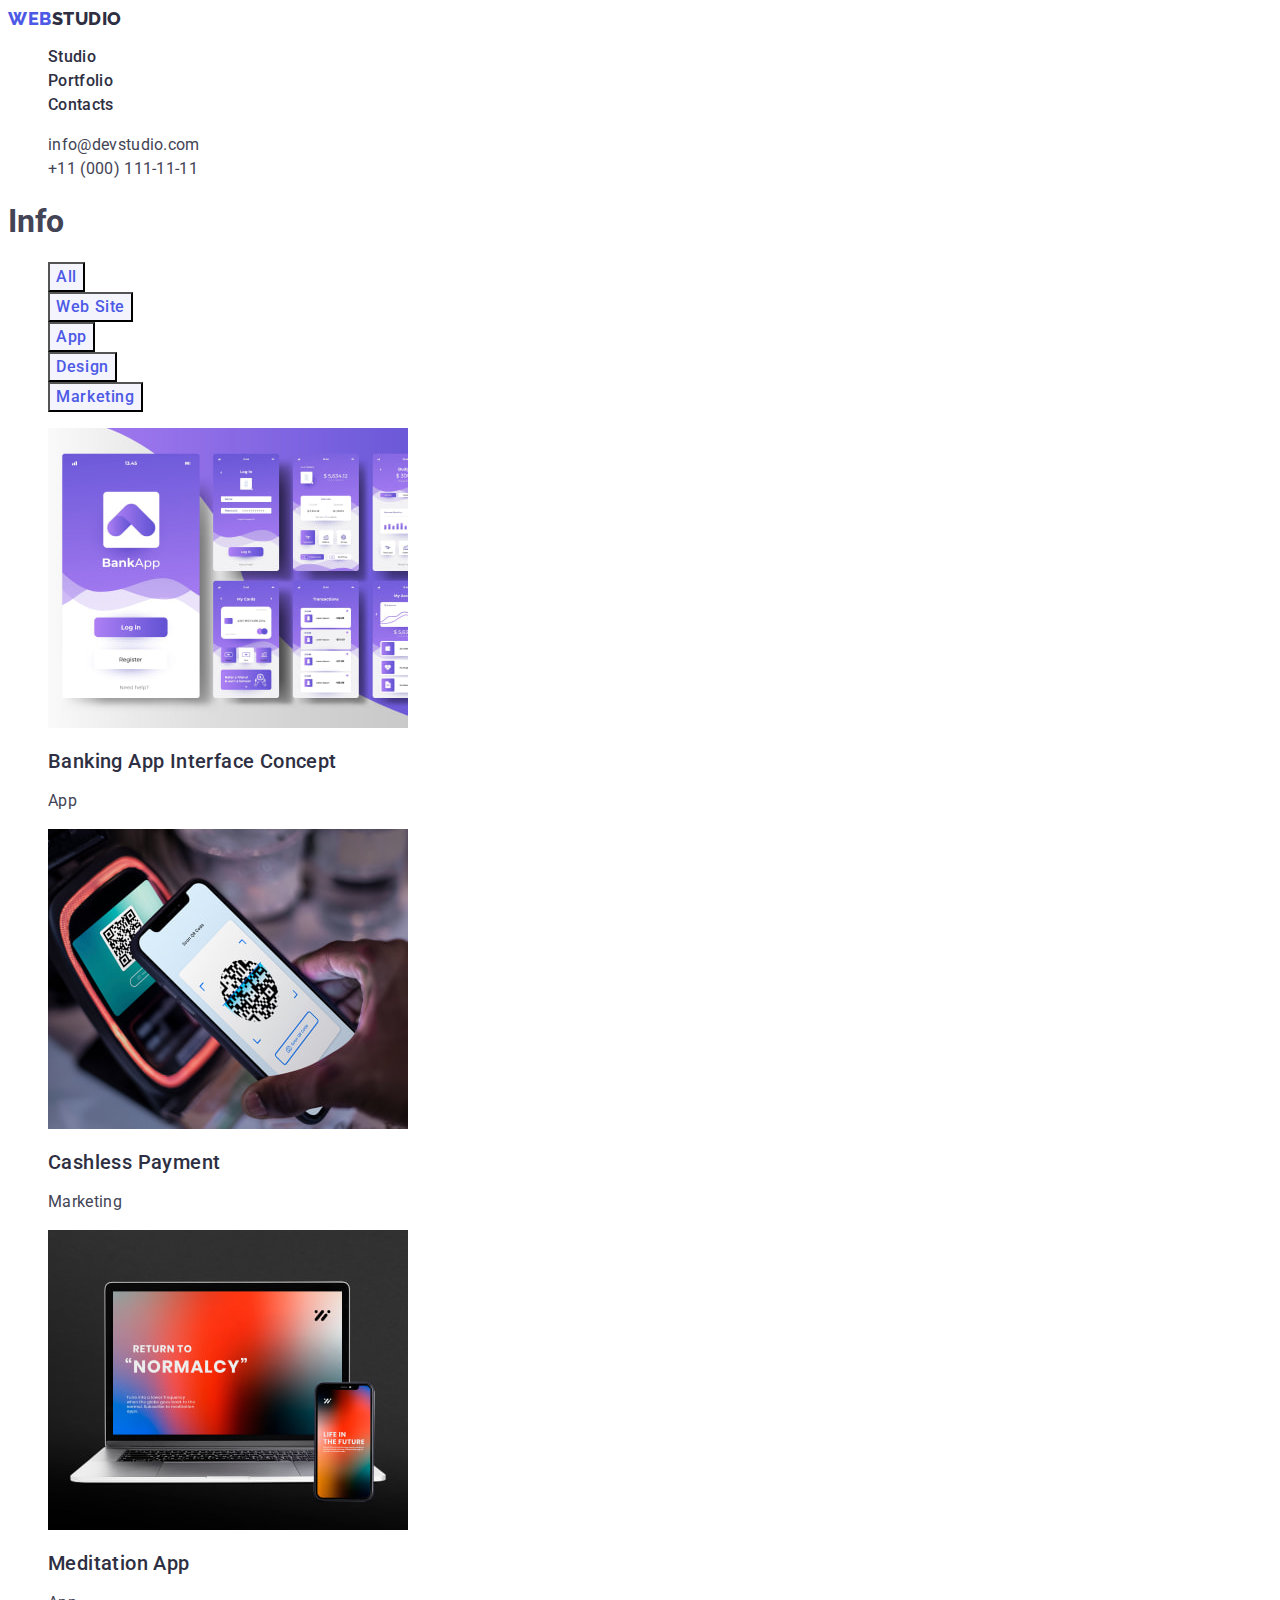
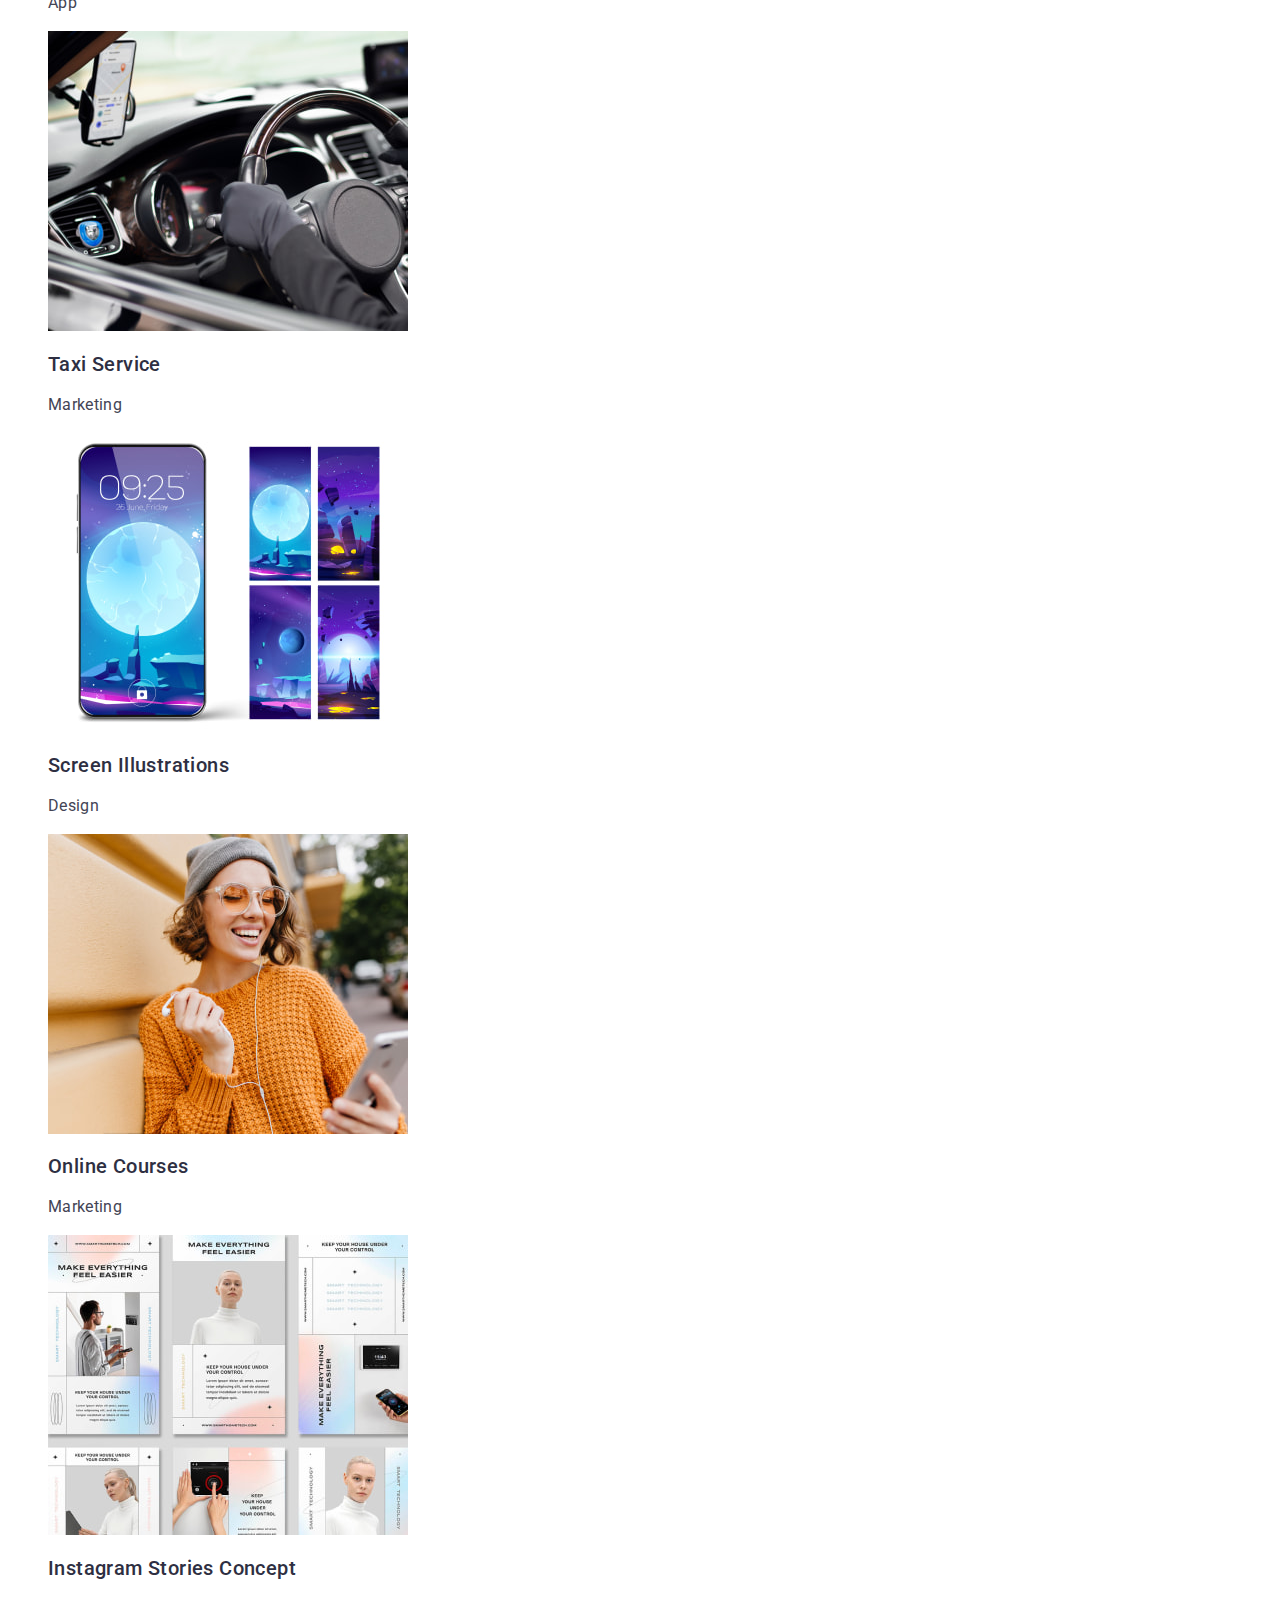
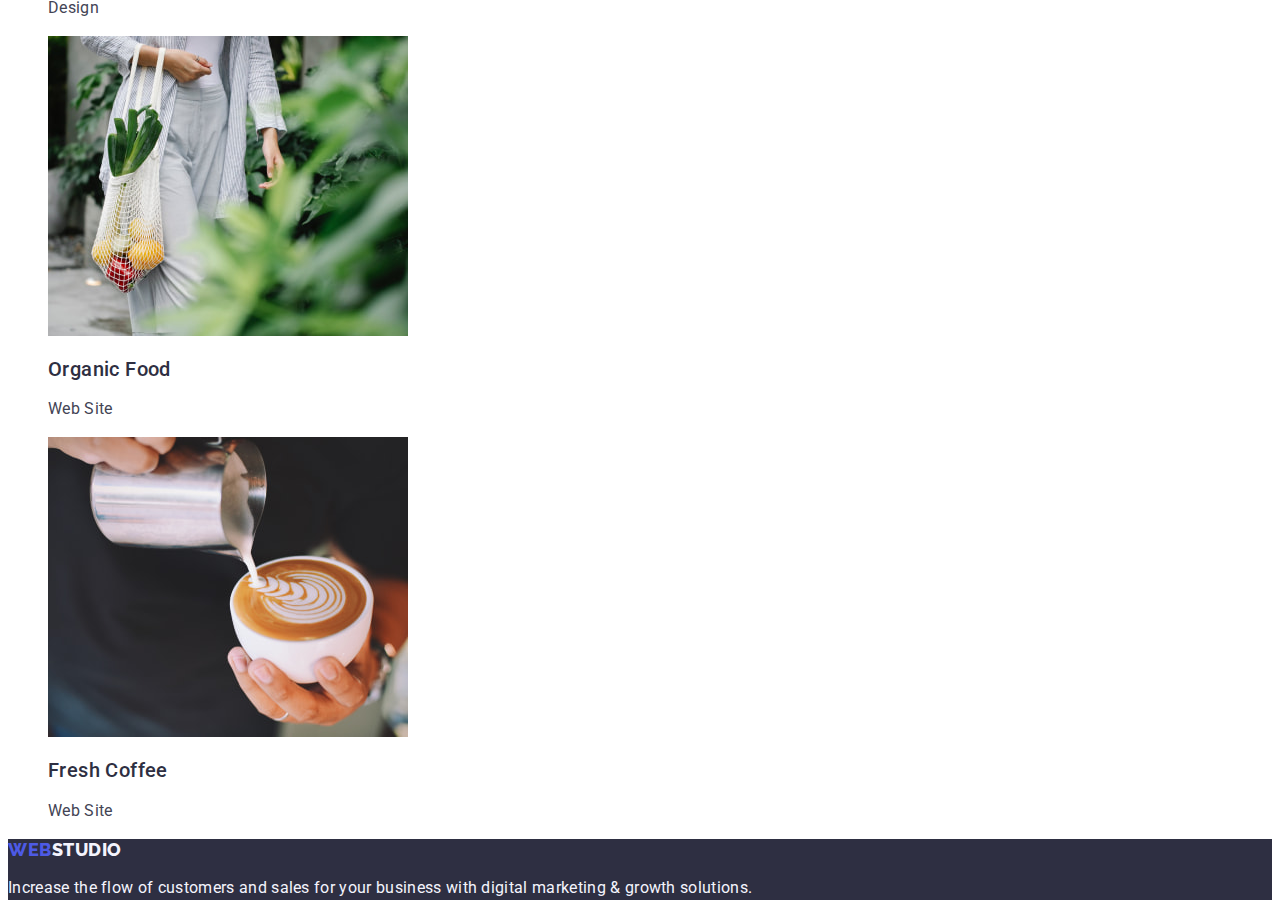
==== portfolio.html @ fdc63d00 "." ====
<!DOCTYPE html>
<html lang="en">
<head>
    <meta charset="UTF-8">
    <meta name="viewport" content="width=device-width, initial-scale=1.0">
    <title>Portfolio</title>
    <link rel="stylesheet" href="./css/styles.css">
    <link rel="preconnect" href="https://fonts.googleapis.com">
    <link rel="preconnect" href="https://fonts.gstatic.com" crossorigin>
    <link href="https://fonts.googleapis.com/css2?family=Raleway:wght@800&family=Roboto:wght@700&display=swap" rel="stylesheet">
</head>
<body>
  <header>
    <nav class="main-nav">
        <a  href="./portfolio.html" class="web-studio link">Web<span class="web">Studio</span></a>
        <ul class="list">
        <li><a href="./index.html" class="studio-nav link">Studio</a></li>
    <li> <a href="./portfolio.html" class="studio-nav link">Portfolio</a></li>
    <li>   <a href="" class="studio-nav link">Contacts</a></li>
    </ul>
    </nav>
    <address class="address-header">
        <ul class="list">

       <li><a href = "mailto:info@devstudio.com" class="address link">info@devstudio.com</a></li>
        <li><a href = "tel:+110001111111" class="address link">+11 (000) 111-11-11</a></li>
    </ul>
    </address>
</header>

    <main>

      <section>
        <h1>Info</h1>
        <ul class="list">
            <li><button type="button" class="button-page-two">All</button></li>
            <li><button type="button" class="button-page-two">Web Site</button></li>
            <li><button type="button" class="button-page-two">App</button></li>
            <li><button type="button" class="button-page-two">Design</button></li>
            <li><button type="button" class="button-page-two">Marketing</button></li>
        </ul>
            <ul class="list">
              <li>
                <a href= "" class="link">
         <img src="./images/portfolio-images/img-1.jpg" alt="Bank-App" width="360" height="300"> 
            <h2  class="part-three-title">Banking App Interface Concept</h2>
        <p class="part-three-text">App</p></a></li>

        <li>
          <a href= "" class="link">
          <img src="./images/portfolio-images/img-2.jpg" alt="Scan QR Code" width="360" height="300">
            <h2 class="part-three-title">Cashless Payment</h2>
            <p class="part-three-text">Marketing</p></a></li>

          <li><a href= "" class="link"><img src="./images/portfolio-images/img-3.jpg" alt="Laptop&Phone" width="360" height="300">
            <h2 class="part-three-title">Meditation App</h2>
            <p class="part-three-text">App</p></a></li>   
          <li><a href= "" class="link"><img src="./images/portfolio-images/img-4.jpg" alt="Taxi" width="360" height="300">
            <h2 class="part-three-title">Taxi Service</h2>
            <p class="part-three-text">Marketing</p></a></li>   
          <li><a href= "" class="link"><img src="./images/portfolio-images/img-5.jpg" alt="Screen Illustrations" width="360" height="300">
            <h2 class="part-three-title">Screen Illustrations</h2>
            <p class="part-three-text">Design</p></a></li>   
          <li><a href= "" class="link"><img src="./images/portfolio-images/img-6.jpg" alt="Girl" width="360" height="300">
            <h2 class="part-three-title">Online Courses</h2>
            <p class="part-three-text">Marketing</p></a></li>
                <li><a href= "" class="link"><img src="./images/portfolio-images/img-7.jpg" alt="Stories Concept" width="360" height="300">
                    <h2 class="part-three-title">Instagram Stories Concept</h2>
                    <p class="part-three-text">Design</p></a></li>
                <li><a href= "" class="link"><img src="./images/portfolio-images/img-8.jpg" alt="Food" width="360" height="300">
                    <h2 class="part-three-title">Organic Food</h2>
                    <p class="part-three-text">Web Site</p></a></li>
                <li><a href= "" class="link"><img src="./images/portfolio-images/img-9.jpg" alt="Cofee" width="360" height="300">
                    <h2 class="part-three-title">Fresh Coffee</h2>
                    <p class="part-three-text">Web Site</p></a></li>
            </ul>
        </section>
    </main>
    <footer class="footer-page-two">
        <a  href = "./portfolio.html"  class="web-studio link">Web<span class="web-footer">Studio</span></a>
        <p class="footer-p">Increase the flow of customers and sales for your business with digital marketing & growth solutions.</p>
    </footer>
</body>
</html>
---- css/styles.css ----
body{
    font-family: "Roboto", sans-serif;
    color: #434455;
    background-color: #ffffff;
}

.web{
    color:  var(--span-color);
    
}
.web-footer{
    color: #F4F4FD;
    
}


.web-studio{
    text-transform: uppercase;
    font-family: "Raleway", sans-serif;
   
    font-weight: 800;
    font-size: 18px;
    line-height: 1.17;
    letter-spacing: 0.03em;
    color:#4d5ae5;
}

.link{
    text-decoration: none;
}
.part-one{
    background-color: #2E2F42;
}
.part-one .main-title{
    font-size: 56px;
    color: #ffffff;
    text-align: center;
    line-height: 1.07;
    letter-spacing: 0.02em;
    font-weight: 700;
}
.button-one{
    background-color: #4D5AE5 ;
    font-family: "Roboto", sans-serif;
    font-weight: 500;
    font-size: 16px;
    line-height: 1.5;
    letter-spacing: 0.04em;
    color: #ffffff;
}

.button-one:hover, .button-one:focus{
    background-color: #404BBF;
    cursor: pointer;
}


.section-title{
    text-align: center;
    font-size: 36px;
    line-height: 1.11;
    letter-spacing: 0.02em;
    text-transform: capitalize;
    color: var(--span-color);
    font-weight: 700;
}

.part-two-title{
font-weight: 500;
font-size: 20px;
line-height: 1.2;
letter-spacing: 0.02em;
color: var(--span-color);
font-weight: 500;
}


.part-two-text{
    line-height: 1.5;
    font-size: 16px;
    letter-spacing: 0.02em;
    font-weight: 400;
}

.team{
    background-color: #F4F4FD;
}
.team h3{
    text-align: center;
}
.team p{
    text-align: center;
}
.list{
    list-style-type: none;
}


.li-one{
    background-color: #FFFFFF;
}

.part-three-title{
    font-size: 20px;
    font-weight: 500;

    line-height: 1.2;
    letter-spacing: 0.02em;
    color: var(--span-color);
}

.part-three-text{
    font-size: 16px;
    line-height: 1.5;
    letter-spacing: 0.02em;
    color: var(--address-color);
    font-weight: 400;
}

.studio-nav{
    font-weight: 500;
    font-size: 16px;
    line-height: 1.5;
    letter-spacing: 0.02em;
    color: var(--span-color);

}

.studio-nav:hover, .studio-nav:focus{
    color: #404bbf;
}

.address-header{
    font-style: normal;
}


.address{
    font-size: 16px;
    line-height: 1.5;
    letter-spacing: 0.02em;
    color: var(--address-color);

}

.address:hover, .address:focus{
    color: #404bbf;
}
.footer-page-one{
    background-color: #2E2F42;
   
}

.footer-page-two{
    background-color: var(--span-color);
}

.footer-p{
    color: #F4F4FD;
    letter-spacing: 0.02em;
    line-height: 1.5;
    font-weight: 400;
}


.button-page-two{
    font-family: "Roboto", sans-serif;
    font-weight: 500;
    font-size: 16px;
    line-height: 1.5;
    letter-spacing: 0.04em;
    color:var(--button-two-color);
    background-color: var(--button-bg-color);
}

.button-page-two:hover, .button-page-two:focus{
    color: #ffffff;
    background-color: #404bbf;
    cursor: pointer;
}
:root{
    --span-color: #2e2f42;
    --address-color: #434455;
    --button-bg-color: #f4f4fd;
    --button-two-color: #4d5ae5;
}
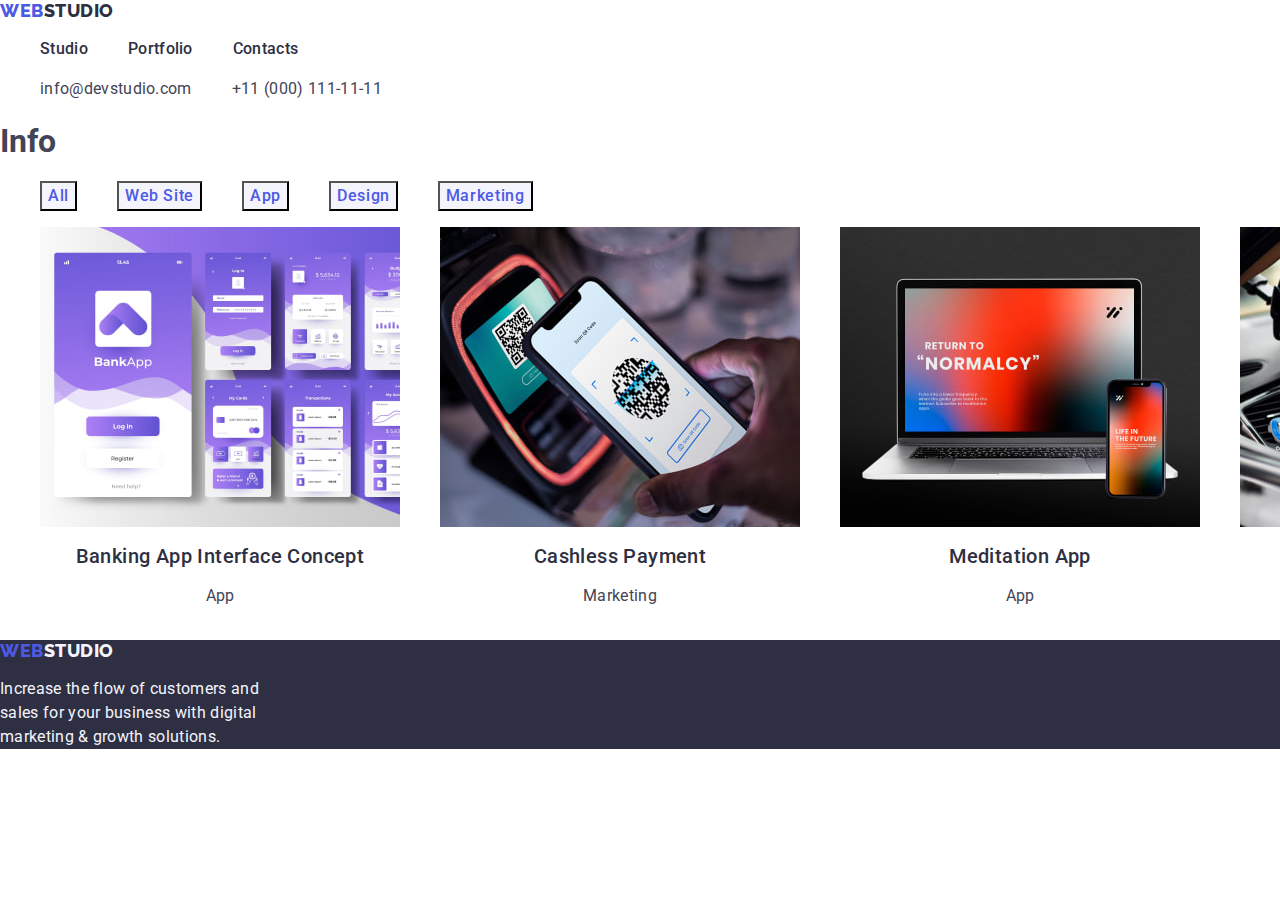
==== commit 57c12c39: "Update 17" ====
--- a/portfolio.html
+++ b/portfolio.html
@@ -4,6 +4,7 @@
     <meta charset="UTF-8">
     <meta name="viewport" content="width=device-width, initial-scale=1.0">
     <title>Portfolio</title>
+    <link rel="stylesheet" href="https://cdn.jsdelivr.net/npm/modern-normalize@2.0.0/modern-normalize.min.css">
     <link rel="stylesheet" href="./css/styles.css">
     <link rel="preconnect" href="https://fonts.googleapis.com">
     <link rel="preconnect" href="https://fonts.gstatic.com" crossorigin>
--- a/css/styles.css
+++ b/css/styles.css
@@ -23,13 +23,29 @@
     line-height: 1.17;
     letter-spacing: 0.03em;
     color:#4d5ae5;
+    
+}
+
+.logo{
+    margin-right: 76px;
+}
+
+.logo-two{
+    margin-right: 236px;
 }
 
 .link{
     text-decoration: none;
 }
+.link-footer{
+    text-decoration: none;
+    display: inline-block;
+    margin-bottom: 16px;
+}
 .part-one{
     background-color: #2E2F42;
+    padding-top: 188px; 
+    padding-bottom: 188px;
 }
 .part-one .main-title{
     font-size: 56px;
@@ -38,6 +54,7 @@
     line-height: 1.07;
     letter-spacing: 0.02em;
     font-weight: 700;
+    max-width: 496px;
 }
 .button-one{
     background-color: #4D5AE5 ;
@@ -47,6 +64,12 @@
     line-height: 1.5;
     letter-spacing: 0.04em;
     color: #ffffff;
+    display: block;
+    min-width: 169px;
+    height: 56px;
+    border: none;
+    border-radius: 4px;
+    cursor: pointer;
 }
 
 .button-one:hover, .button-one:focus{
@@ -54,7 +77,10 @@
     cursor: pointer;
 }
 
-
+.part-two{
+    padding-top: 120px; 
+    padding-bottom: 120px;
+}
 .section-title{
     text-align: center;
     font-size: 36px;
@@ -65,6 +91,27 @@
     font-weight: 700;
 }
 
+.section-title-three{
+    text-align: center;
+    font-size: 36px;
+    line-height: 1.11;
+    letter-spacing: 0.02em;
+    text-transform: capitalize;
+    color: var(--span-color);
+    font-weight: 700;
+    margin-bottom: 72px; 
+}
+
+.section-title-four{
+    text-align: center;
+    font-size: 36px;
+    line-height: 1.11;
+    letter-spacing: 0.02em;
+    text-transform: capitalize;
+    color: var(--span-color);
+    font-weight: 700;
+    margin-bottom: 72px;
+}
 .part-two-title{
 font-weight: 500;
 font-size: 20px;
@@ -72,6 +119,7 @@
 letter-spacing: 0.02em;
 color: var(--span-color);
 font-weight: 500;
+margin-bottom: 8px;
 }
 
 
@@ -84,6 +132,8 @@
 
 .team{
     background-color: #F4F4FD;
+    padding-top: 120px;
+    padding-bottom: 120px;
 }
 .team h3{
     text-align: center;
@@ -93,11 +143,39 @@
 }
 .list{
     list-style-type: none;
+    display: flex;
+    gap: 40px;
+}
+.list-two{
+    list-style-type: none;
+    display: flex;
+    gap: 24px;
+}
+
+.list-three{
+    list-style-type: none;
+    display: flex;
+    gap: 24px;
+}
+.list-four{
+    list-style-type: none;
+    display: flex;
+    gap: 24px;
+}
+
+.list-part{
+    width: calc((100% - 72px) / 4);
+}
+
+.list-part-q{
+    width: calc((100% - 48px) / 3);
 }
 
 
 .li-one{
     background-color: #FFFFFF;
+    width: calc((100% - 72px) / 4);
+    border-radius: 0px 0px 4px 4px;
 }
 
 .part-three-title{
@@ -107,6 +185,8 @@
     line-height: 1.2;
     letter-spacing: 0.02em;
     color: var(--span-color);
+    text-align: center;
+    margin-bottom: 8px;
 }
 
 .part-three-text{
@@ -115,6 +195,7 @@
     letter-spacing: 0.02em;
     color: var(--address-color);
     font-weight: 400;
+    text-align: center; 
 }
 
 .studio-nav{
@@ -123,7 +204,8 @@
     line-height: 1.5;
     letter-spacing: 0.02em;
     color: var(--span-color);
-
+    padding-top: 24px;
+    padding-bottom: 24px;
 }
 
 .studio-nav:hover, .studio-nav:focus{
@@ -148,7 +230,7 @@
 }
 .footer-page-one{
     background-color: #2E2F42;
-   
+    padding: 100px 0;
 }
 
 .footer-page-two{
@@ -160,6 +242,7 @@
     letter-spacing: 0.02em;
     line-height: 1.5;
     font-weight: 400;
+    max-width: 264px;
 }
 
 
@@ -183,4 +266,54 @@
     --address-color: #434455;
     --button-bg-color: #f4f4fd;
     --button-two-color: #4d5ae5;
+}
+img{
+    display: block;
+}
+
+.header{
+    border-bottom: 1px solid #e7e9fc;
+}
+
+.block-header{
+    display: flex ;
+}
+
+.container{
+    width: 1158px;
+    margin: 0 auto;
+    padding-left: 15px;
+    padding-right: 15px;
+}
+
+.nav{
+    display: flex;
+    align-items: center;
+}
+
+.menu{
+    display: flex;
+    gap: 40px;
+
+}
+
+.part-three{
+    padding-bottom: 120px;
+}
+
+.workers{
+    padding: 32px 16px;
+}
+
+.visually-hidden {
+    position: absolute;
+    width: 1px;
+    height: 1px;
+    margin: -1px;
+    border: 0;
+    padding: 0;
+    white-space: nowrap;
+    clip-path: inset(100%);
+    clip: rect(0 0 0 0);
+    overflow: hidden;
 }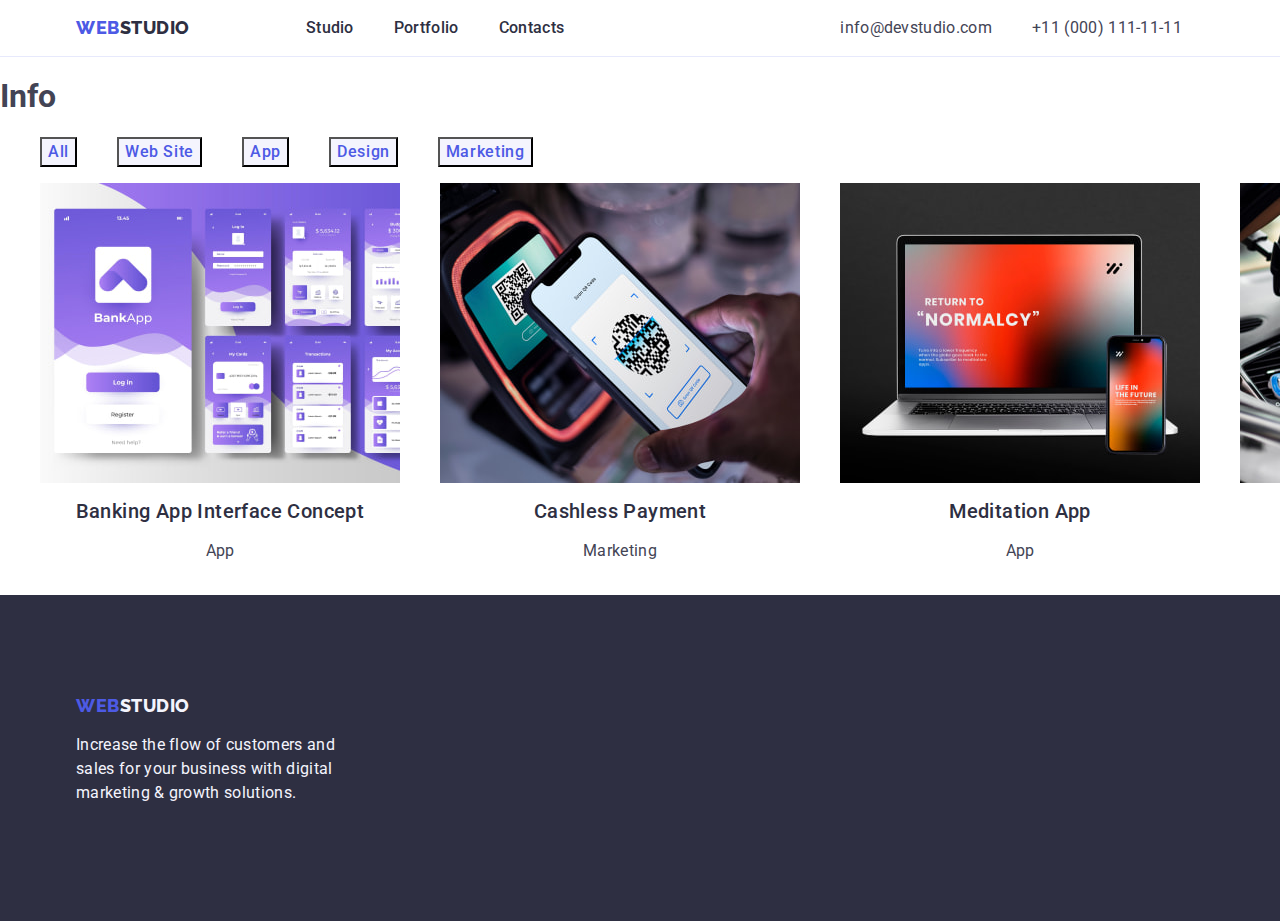
==== commit e9e36f5c: "Update 18" ====
--- a/portfolio.html
+++ b/portfolio.html
@@ -11,22 +11,25 @@
     <link href="https://fonts.googleapis.com/css2?family=Raleway:wght@800&family=Roboto:wght@700&display=swap" rel="stylesheet">
 </head>
 <body>
-  <header>
-    <nav class="main-nav">
-        <a  href="./portfolio.html" class="web-studio link">Web<span class="web">Studio</span></a>
-        <ul class="list">
+  <header class="header">
+    <div class="block-header container">
+    <nav class="nav">
+        <a  href="./portfolio.html" class="web-studio link logo">Web<span class="web">Studio</span></a>
+        <ul class="list menu">
         <li><a href="./index.html" class="studio-nav link">Studio</a></li>
     <li> <a href="./portfolio.html" class="studio-nav link">Portfolio</a></li>
-    <li>   <a href="" class="studio-nav link">Contacts</a></li>
+    <li>   <a href="" class="studio-nav link logo-two">Contacts</a></li>
     </ul>
     </nav>
+
     <address class="address-header">
-        <ul class="list">
+        <ul class="list menu">
 
        <li><a href = "mailto:info@devstudio.com" class="address link">info@devstudio.com</a></li>
         <li><a href = "tel:+110001111111" class="address link">+11 (000) 111-11-11</a></li>
     </ul>
     </address>
+  </div>
 </header>
 
     <main>
@@ -78,8 +81,10 @@
         </section>
     </main>
     <footer class="footer-page-two">
+      <div class="container">
         <a  href = "./portfolio.html"  class="web-studio link">Web<span class="web-footer">Studio</span></a>
         <p class="footer-p">Increase the flow of customers and sales for your business with digital marketing & growth solutions.</p>
+      </div>
     </footer>
 </body>
 </html>
--- a/css/styles.css
+++ b/css/styles.css
@@ -235,6 +235,7 @@
 
 .footer-page-two{
     background-color: var(--span-color);
+    padding: 100px 0;
 }
 
 .footer-p{
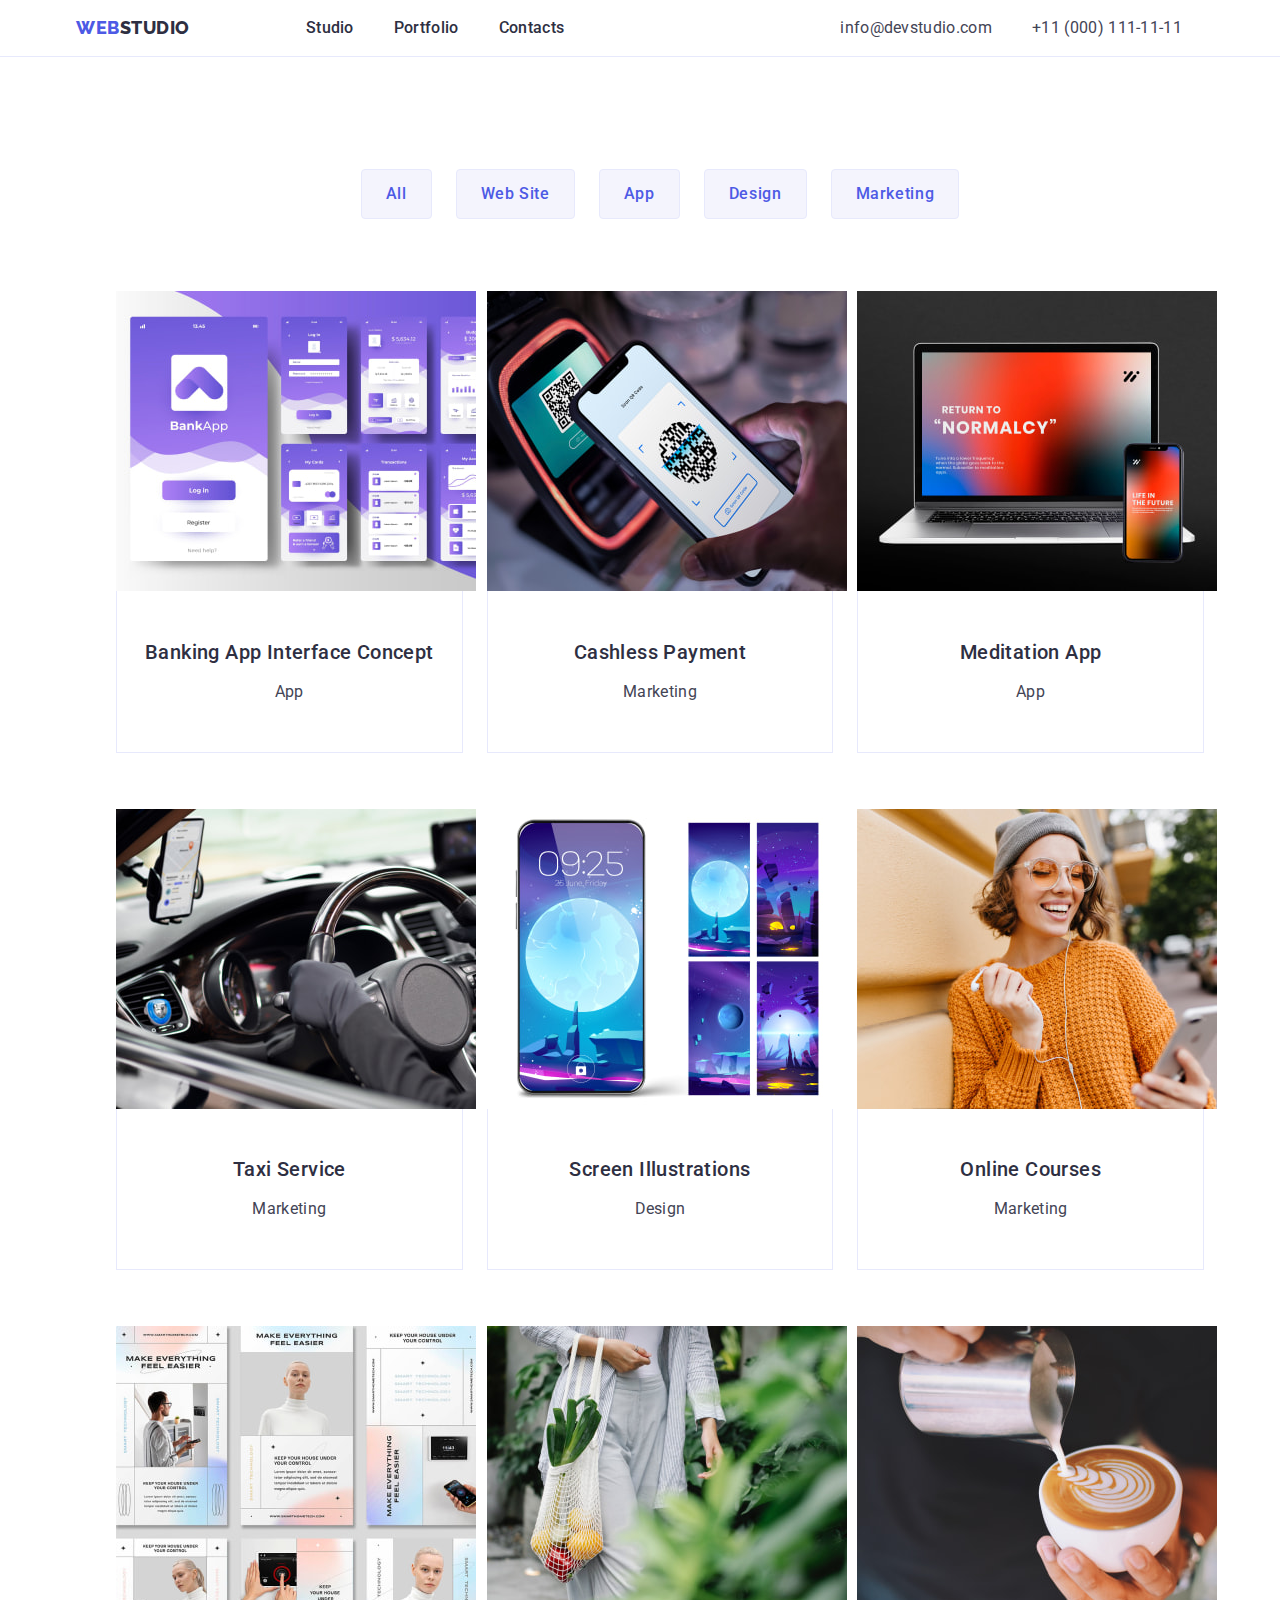
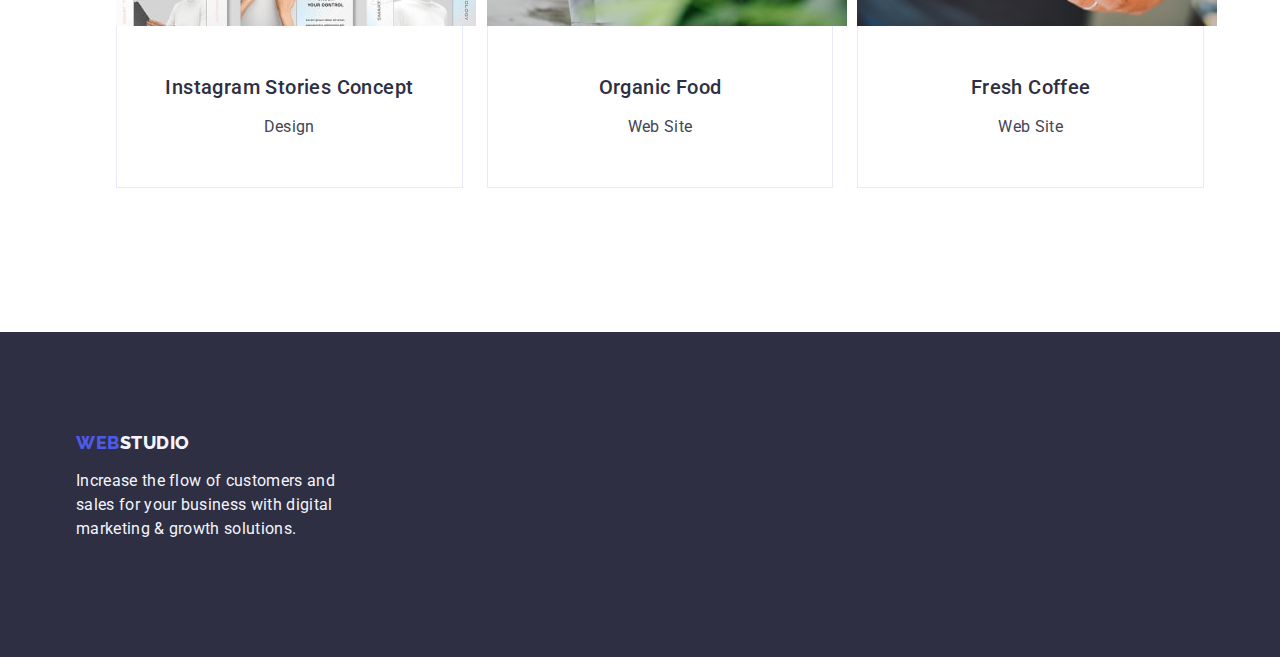
==== commit 9a72442e: "Update 19" ====
--- a/portfolio.html
+++ b/portfolio.html
@@ -34,50 +34,63 @@
 
     <main>
 
-      <section>
-        <h1>Info</h1>
-        <ul class="list">
+      <section class="section-pf">
+        <div class="container">
+        <h1 class="visually-hidden">Info</h1>
+        <ul class="list-portfolio-one">
             <li><button type="button" class="button-page-two">All</button></li>
             <li><button type="button" class="button-page-two">Web Site</button></li>
             <li><button type="button" class="button-page-two">App</button></li>
             <li><button type="button" class="button-page-two">Design</button></li>
             <li><button type="button" class="button-page-two">Marketing</button></li>
         </ul>
-            <ul class="list">
-              <li>
+
+            <ul class="list-portfolio-two">
+              <li class="list-part-q">
                 <a href= "" class="link">
          <img src="./images/portfolio-images/img-1.jpg" alt="Bank-App" width="360" height="300"> 
-            <h2  class="part-three-title">Banking App Interface Concept</h2>
-        <p class="part-three-text">App</p></a></li>
+            <div class="name-app">
+          <h2  class="part-three-title">Banking App Interface Concept</h2>
+        <p class="part-three-text">App</p></div>
+      </a></li>
 
-        <li>
+        <li  class="list-part-q">
           <a href= "" class="link">
           <img src="./images/portfolio-images/img-2.jpg" alt="Scan QR Code" width="360" height="300">
+          <div class="name-app">
             <h2 class="part-three-title">Cashless Payment</h2>
-            <p class="part-three-text">Marketing</p></a></li>
+            <p class="part-three-text">Marketing</p></div></a></li>
 
-          <li><a href= "" class="link"><img src="./images/portfolio-images/img-3.jpg" alt="Laptop&Phone" width="360" height="300">
+          <li  class="list-part-q"><a href= "" class="link"><img src="./images/portfolio-images/img-3.jpg" alt="Laptop&Phone" width="360" height="300">
+            <div class="name-app">
             <h2 class="part-three-title">Meditation App</h2>
-            <p class="part-three-text">App</p></a></li>   
-          <li><a href= "" class="link"><img src="./images/portfolio-images/img-4.jpg" alt="Taxi" width="360" height="300">
+            <p class="part-three-text">App</p></div></a></li>   
+          <li  class="list-part-q"><a href= "" class="link"><img src="./images/portfolio-images/img-4.jpg" alt="Taxi" width="360" height="300">
+            <div class="name-app">
             <h2 class="part-three-title">Taxi Service</h2>
-            <p class="part-three-text">Marketing</p></a></li>   
-          <li><a href= "" class="link"><img src="./images/portfolio-images/img-5.jpg" alt="Screen Illustrations" width="360" height="300">
+            <p class="part-three-text">Marketing</p></div></a></li>   
+          <li  class="list-part-q"><a href= "" class="link"><img src="./images/portfolio-images/img-5.jpg" alt="Screen Illustrations" width="360" height="300">
+            <div class="name-app">
             <h2 class="part-three-title">Screen Illustrations</h2>
-            <p class="part-three-text">Design</p></a></li>   
-          <li><a href= "" class="link"><img src="./images/portfolio-images/img-6.jpg" alt="Girl" width="360" height="300">
+            <p class="part-three-text">Design</p></div></a></li>   
+          <li  class="list-part-q"><a href= "" class="link"><img src="./images/portfolio-images/img-6.jpg" alt="Girl" width="360" height="300">
+            <div class="name-app">
             <h2 class="part-three-title">Online Courses</h2>
-            <p class="part-three-text">Marketing</p></a></li>
-                <li><a href= "" class="link"><img src="./images/portfolio-images/img-7.jpg" alt="Stories Concept" width="360" height="300">
+            <p class="part-three-text">Marketing</p></div></a></li>
+                <li  class="list-part-q"><a href= "" class="link"><img src="./images/portfolio-images/img-7.jpg" alt="Stories Concept" width="360" height="300">
+                  <div class="name-app">
                     <h2 class="part-three-title">Instagram Stories Concept</h2>
-                    <p class="part-three-text">Design</p></a></li>
-                <li><a href= "" class="link"><img src="./images/portfolio-images/img-8.jpg" alt="Food" width="360" height="300">
+                    <p class="part-three-text">Design</p></div></a></li>
+                <li  class="list-part-q"><a href= "" class="link"><img src="./images/portfolio-images/img-8.jpg" alt="Food" width="360" height="300">
+                  <div class="name-app">
                     <h2 class="part-three-title">Organic Food</h2>
-                    <p class="part-three-text">Web Site</p></a></li>
-                <li><a href= "" class="link"><img src="./images/portfolio-images/img-9.jpg" alt="Cofee" width="360" height="300">
+                    <p class="part-three-text">Web Site</p></div></a></li>
+                <li  class="list-part-q"><a href= "" class="link"><img src="./images/portfolio-images/img-9.jpg" alt="Cofee" width="360" height="300">
+                  <div class="name-app">
                     <h2 class="part-three-title">Fresh Coffee</h2>
-                    <p class="part-three-text">Web Site</p></a></li>
+                    <p class="part-three-text">Web Site</p></div></a></li>
             </ul>
+          </div>
         </section>
     </main>
     <footer class="footer-page-two">
--- a/css/styles.css
+++ b/css/styles.css
@@ -162,6 +162,21 @@
     display: flex;
     gap: 24px;
 }
+.list-portfolio-one{
+    list-style-type: none;
+    display: flex;
+    gap: 24px;
+    justify-content: center;
+    margin-bottom: 72px
+}
+
+.list-portfolio-two{
+    list-style-type: none;
+    display: flex;
+    flex-wrap: wrap;
+    column-gap: 24px;
+    row-gap: 48px;
+}
 
 .list-part{
     width: calc((100% - 72px) / 4);
@@ -255,12 +270,16 @@
     letter-spacing: 0.04em;
     color:var(--button-two-color);
     background-color: var(--button-bg-color);
+    padding: 12px 24px;
+    border: 1px solid #e7e9fc;
+    border-radius: 4px;
 }
 
 .button-page-two:hover, .button-page-two:focus{
     color: #ffffff;
     background-color: #404bbf;
     cursor: pointer;
+    border: 1px solid transparent;
 }
 :root{
     --span-color: #2e2f42;
@@ -317,4 +336,17 @@
     clip-path: inset(100%);
     clip: rect(0 0 0 0);
     overflow: hidden;
+}
+
+.section-pf{
+    padding-top: 96px;
+    padding-bottom: 120px;
+}
+
+.name-app{
+    padding: 32px 16px;
+    border: 1px solid #e7e9fc; 
+    border-top: none;
+    margin-bottom: 8px;
+    
 }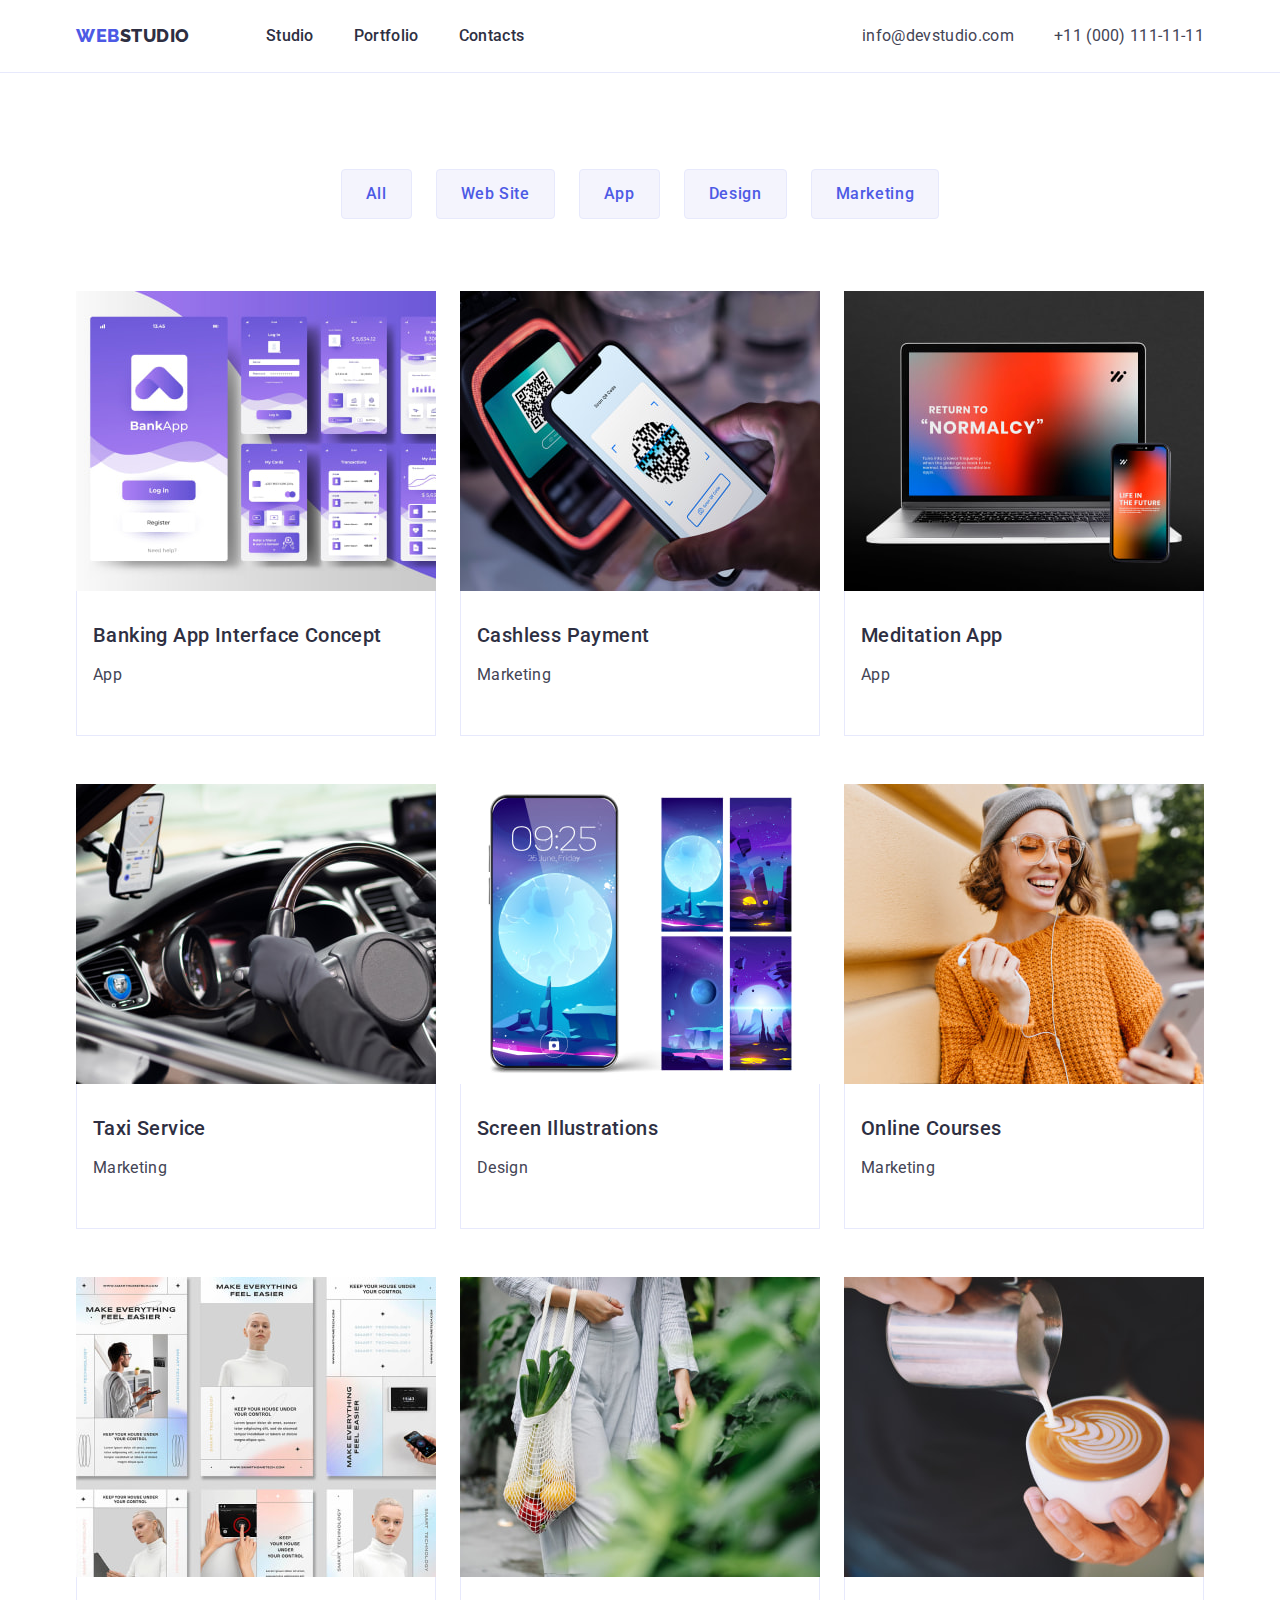
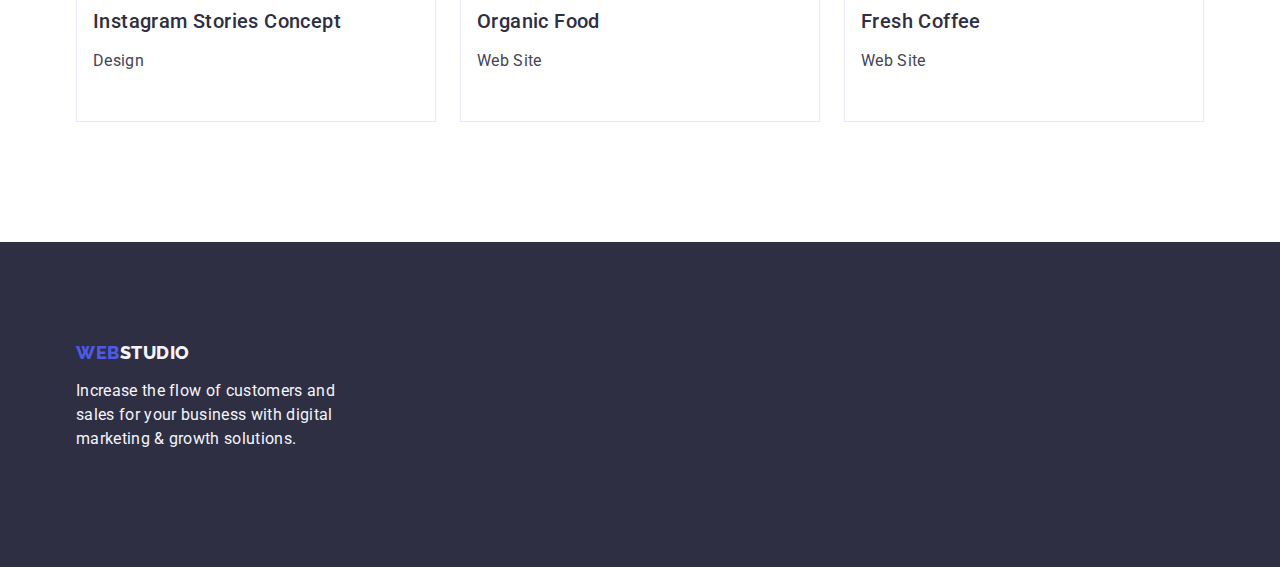
==== commit 63210cb8: "Update 21" ====
--- a/portfolio.html
+++ b/portfolio.html
@@ -7,8 +7,8 @@
     <link rel="stylesheet" href="https://cdn.jsdelivr.net/npm/modern-normalize@2.0.0/modern-normalize.min.css">
     <link rel="stylesheet" href="./css/styles.css">
     <link rel="preconnect" href="https://fonts.googleapis.com">
-    <link rel="preconnect" href="https://fonts.gstatic.com" crossorigin>
-    <link href="https://fonts.googleapis.com/css2?family=Raleway:wght@800&family=Roboto:wght@700&display=swap" rel="stylesheet">
+<link rel="preconnect" href="https://fonts.gstatic.com" crossorigin>
+<link href="https://fonts.googleapis.com/css2?family=Raleway:wght@800&family=Roboto:wght@400;500;700&display=swap" rel="stylesheet">
 </head>
 <body>
   <header class="header">
@@ -18,7 +18,7 @@
         <ul class="list menu">
         <li><a href="./index.html" class="studio-nav link">Studio</a></li>
     <li> <a href="./portfolio.html" class="studio-nav link">Portfolio</a></li>
-    <li>   <a href="" class="studio-nav link logo-two">Contacts</a></li>
+    <li>   <a href="" class="studio-nav link">Contacts</a></li>
     </ul>
     </nav>
 
--- a/css/styles.css
+++ b/css/styles.css
@@ -2,6 +2,36 @@
     font-family: "Roboto", sans-serif;
     color: #434455;
     background-color: #ffffff;
+}
+
+
+h1, h2, h3, h4, h5, h6 p{
+    margin: 0;
+}
+
+
+img{
+    height: auto;
+    max-width: 100%;
+    display: block;
+}
+
+
+button{
+    border: none;
+    cursor: pointer;
+    border-radius: 4px;
+}
+
+
+ul,ol{
+    padding-left: 0;
+    margin: 0;
+    list-style: none;
+}
+
+a{
+    text-decoration: none;
 }
 
 .web{
@@ -28,11 +58,7 @@
 
 .logo{
     margin-right: 76px;
-}
-
-.logo-two{
-    margin-right: 236px;
-}
+} 
 
 .link{
     text-decoration: none;
@@ -55,6 +81,8 @@
     letter-spacing: 0.02em;
     font-weight: 700;
     max-width: 496px;
+    margin: 0 auto;
+    margin-bottom: 48px;
 }
 .button-one{
     background-color: #4D5AE5 ;
@@ -70,6 +98,7 @@
     border: none;
     border-radius: 4px;
     cursor: pointer;
+    margin: 0 auto;
 }
 
 .button-one:hover, .button-one:focus{
@@ -200,7 +229,6 @@
     line-height: 1.2;
     letter-spacing: 0.02em;
     color: var(--span-color);
-    text-align: center;
     margin-bottom: 8px;
 }
 
@@ -210,7 +238,6 @@
     letter-spacing: 0.02em;
     color: var(--address-color);
     font-weight: 400;
-    text-align: center; 
 }
 
 .studio-nav{
@@ -221,6 +248,7 @@
     color: var(--span-color);
     padding-top: 24px;
     padding-bottom: 24px;
+    display: block;
 }
 
 .studio-nav:hover, .studio-nav:focus{
@@ -229,6 +257,7 @@
 
 .address-header{
     font-style: normal;
+    margin-left: auto;
 }
 
 
@@ -287,9 +316,7 @@
     --button-bg-color: #f4f4fd;
     --button-two-color: #4d5ae5;
 }
-img{
-    display: block;
-}
+
 
 .header{
     border-bottom: 1px solid #e7e9fc;
@@ -297,6 +324,7 @@
 
 .block-header{
     display: flex ;
+    align-items: center;
 }
 
 .container{
@@ -347,6 +375,5 @@
     padding: 32px 16px;
     border: 1px solid #e7e9fc; 
     border-top: none;
-    margin-bottom: 8px;
     
-}+}
